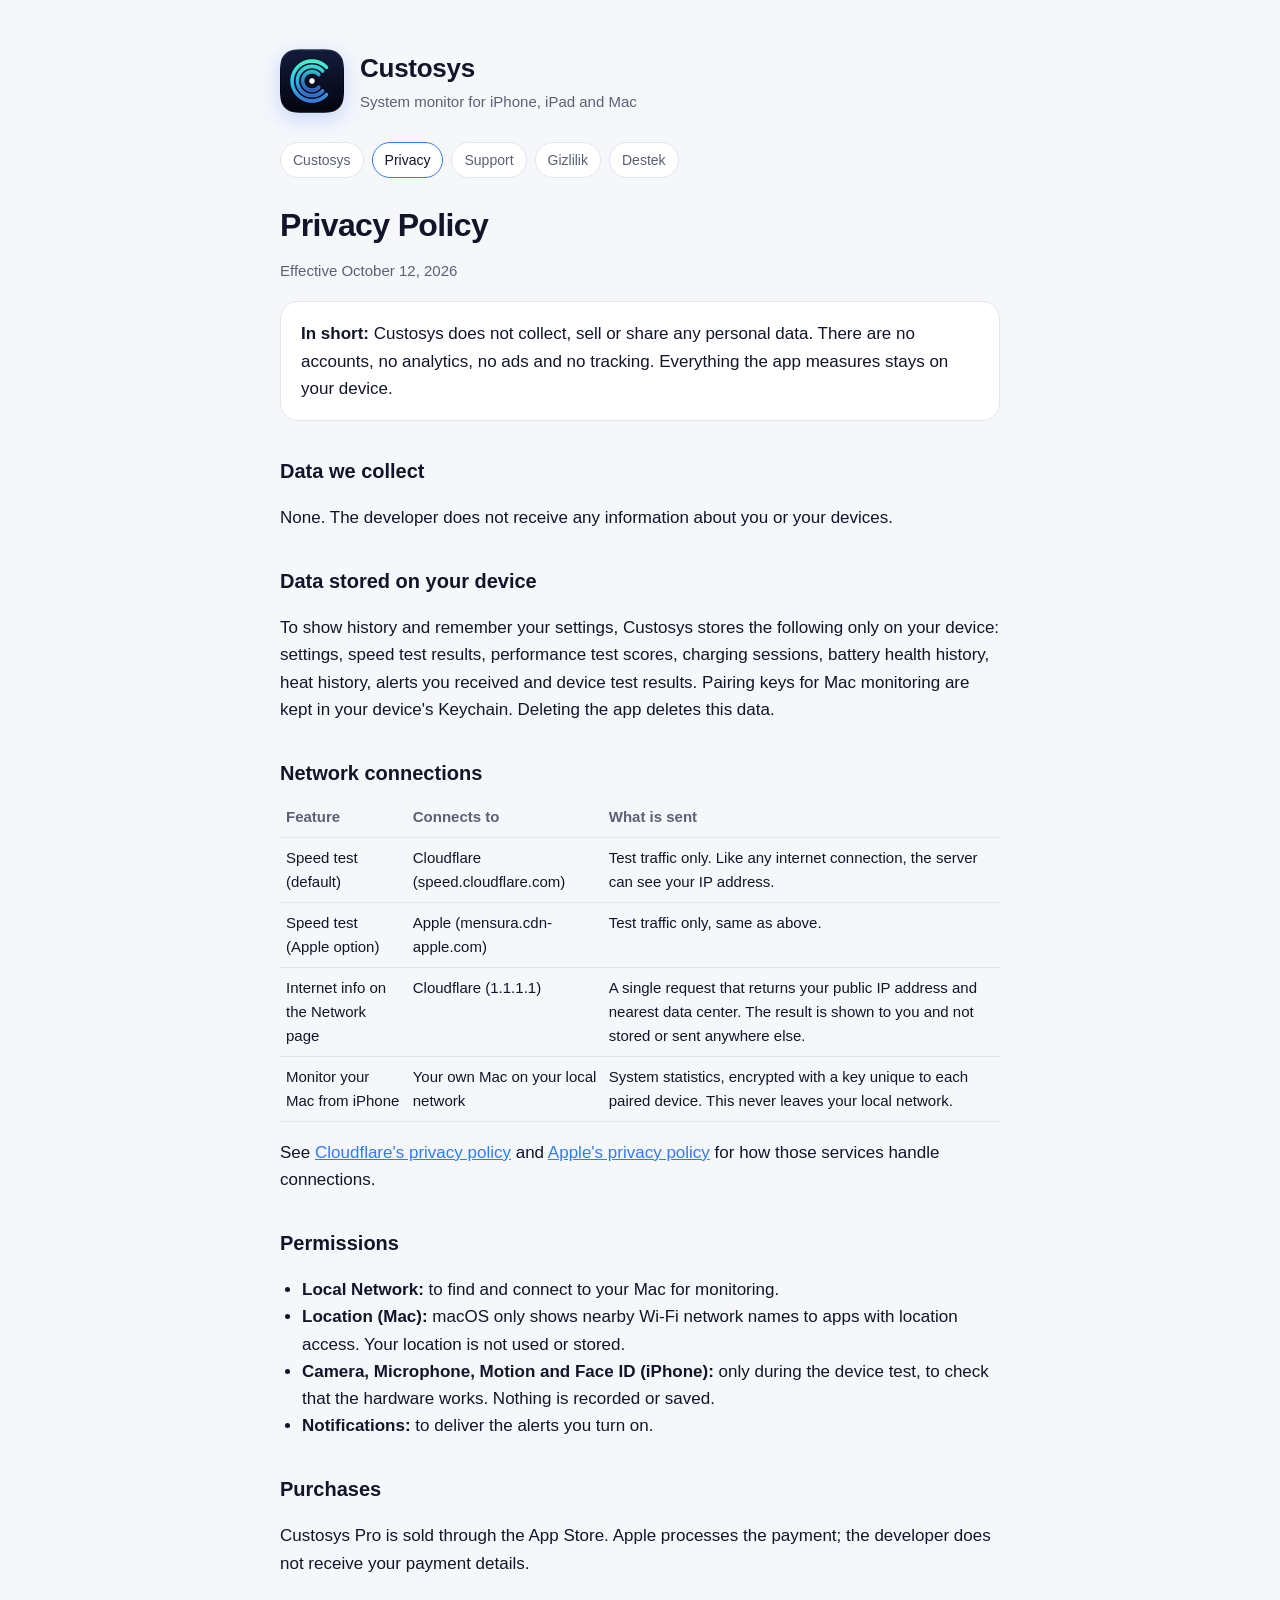
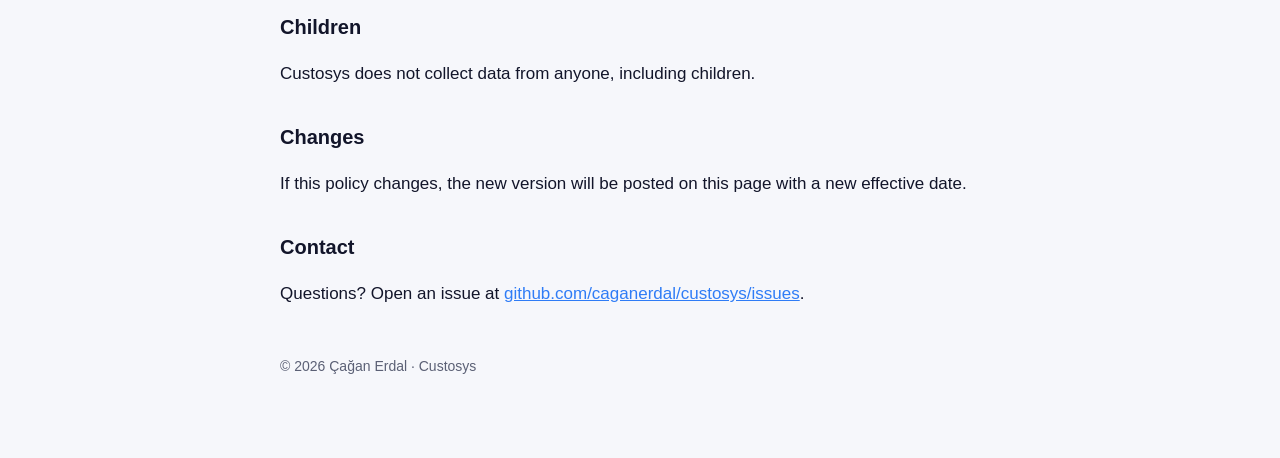
==== privacy.html @ dfb89e87 "Custosys web sitesi: tanıtım, gizlilik politikası ve destek sayfaları" ====
<!doctype html>
<html lang="en">
<head>
<meta charset="utf-8">
<meta name="viewport" content="width=device-width, initial-scale=1">
<title>Privacy Policy · Custosys</title>
<link rel="icon" href="icon.png">
<link rel="stylesheet" href="style.css">
</head>
<body>
<main>
<header><img src="icon.png" alt=""><div><div class="name">Custosys</div><div class="sub">System monitor for iPhone, iPad and Mac</div></div></header>
<nav><a href="index.html">Custosys</a><a href="privacy.html" class="on">Privacy</a><a href="support.html">Support</a><a href="gizlilik.html">Gizlilik</a><a href="destek.html">Destek</a></nav>
<h1>Privacy Policy</h1>
<p class="muted">Effective October 12, 2026</p>
<div class="card"><strong>In short:</strong> Custosys does not collect, sell or share any personal data. There are no accounts, no analytics, no ads and no tracking. Everything the app measures stays on your device.</div>
<h2>Data we collect</h2>
<p>None. The developer does not receive any information about you or your devices.</p>
<h2>Data stored on your device</h2>
<p>To show history and remember your settings, Custosys stores the following only on your device: settings, speed test results, performance test scores, charging sessions, battery health history, heat history, alerts you received and device test results. Pairing keys for Mac monitoring are kept in your device's Keychain. Deleting the app deletes this data.</p>
<h2>Network connections</h2>
<table>
<tr><th>Feature</th><th>Connects to</th><th>What is sent</th></tr>
<tr><td>Speed test (default)</td><td>Cloudflare (speed.cloudflare.com)</td><td>Test traffic only. Like any internet connection, the server can see your IP address.</td></tr>
<tr><td>Speed test (Apple option)</td><td>Apple (mensura.cdn-apple.com)</td><td>Test traffic only, same as above.</td></tr>
<tr><td>Internet info on the Network page</td><td>Cloudflare (1.1.1.1)</td><td>A single request that returns your public IP address and nearest data center. The result is shown to you and not stored or sent anywhere else.</td></tr>
<tr><td>Monitor your Mac from iPhone</td><td>Your own Mac on your local network</td><td>System statistics, encrypted with a key unique to each paired device. This never leaves your local network.</td></tr>
</table>
<p>See <a href="https://www.cloudflare.com/privacypolicy/">Cloudflare's privacy policy</a> and <a href="https://www.apple.com/legal/privacy/">Apple's privacy policy</a> for how those services handle connections.</p>
<h2>Permissions</h2>
<ul>
<li><strong>Local Network:</strong> to find and connect to your Mac for monitoring.</li>
<li><strong>Location (Mac):</strong> macOS only shows nearby Wi‑Fi network names to apps with location access. Your location is not used or stored.</li>
<li><strong>Camera, Microphone, Motion and Face ID (iPhone):</strong> only during the device test, to check that the hardware works. Nothing is recorded or saved.</li>
<li><strong>Notifications:</strong> to deliver the alerts you turn on.</li>
</ul>
<h2>Purchases</h2>
<p>Custosys Pro is sold through the App Store. Apple processes the payment; the developer does not receive your payment details.</p>
<h2>Children</h2>
<p>Custosys does not collect data from anyone, including children.</p>
<h2>Changes</h2>
<p>If this policy changes, the new version will be posted on this page with a new effective date.</p>
<h2>Contact</h2>
<p>Questions? Open an issue at <a href="https://github.com/caganerdal/custosys/issues">github.com/caganerdal/custosys/issues</a>.</p>

<footer>© 2026 Çağan Erdal · Custosys</footer>
</main>
</body>
</html>
---- style.css ----
:root {
  --bg: #f6f7fb; --card: #ffffff; --text: #12152a; --muted: #5b6075; --line: #e3e6ef; --accent: #2f7cf6; --accent2: #2bd4c8;
}
@media (prefers-color-scheme: dark) {
  :root { --bg: #070a16; --card: #10152a; --text: #eef1fb; --muted: #9aa1bd; --line: #1f2742; --accent: #5aa2ff; --accent2: #38e0c8; }
}
* { box-sizing: border-box; }
body { margin: 0; background: var(--bg); color: var(--text); font: 17px/1.6 -apple-system, BlinkMacSystemFont, "SF Pro Text", "Segoe UI", Roboto, sans-serif; }
main { max-width: 760px; margin: 0 auto; padding: 48px 20px 80px; }
header { display: flex; align-items: center; gap: 16px; margin-bottom: 28px; }
header img { width: 64px; height: 64px; border-radius: 15px; box-shadow: 0 6px 20px rgba(47,124,246,.25); }
header .name { font-size: 26px; font-weight: 700; letter-spacing: -.01em; }
header .sub { color: var(--muted); font-size: 15px; }
nav { margin: 0 0 28px; display: flex; flex-wrap: wrap; gap: 8px; }
nav a { font-size: 14px; padding: 6px 12px; border: 1px solid var(--line); border-radius: 999px; color: var(--muted); text-decoration: none; background: var(--card); }
nav a.on { color: var(--text); border-color: var(--accent); }
h1 { font-size: 32px; line-height: 1.2; margin: 0 0 6px; letter-spacing: -.02em; }
h2 { font-size: 20px; margin: 34px 0 8px; }
p, li { color: var(--text); }
.muted { color: var(--muted); font-size: 15px; }
.card { background: var(--card); border: 1px solid var(--line); border-radius: 18px; padding: 18px 20px; margin: 18px 0; }
.hero { background: linear-gradient(135deg, var(--accent), var(--accent2)); color: #fff; border: 0; }
.hero p { color: rgba(255,255,255,.92); margin: 0; }
a { color: var(--accent); }
ul { padding-left: 22px; }
table { width: 100%; border-collapse: collapse; font-size: 15px; }
td, th { text-align: left; padding: 8px 6px; border-bottom: 1px solid var(--line); vertical-align: top; }
th { color: var(--muted); font-weight: 600; }
footer { margin-top: 48px; color: var(--muted); font-size: 14px; }
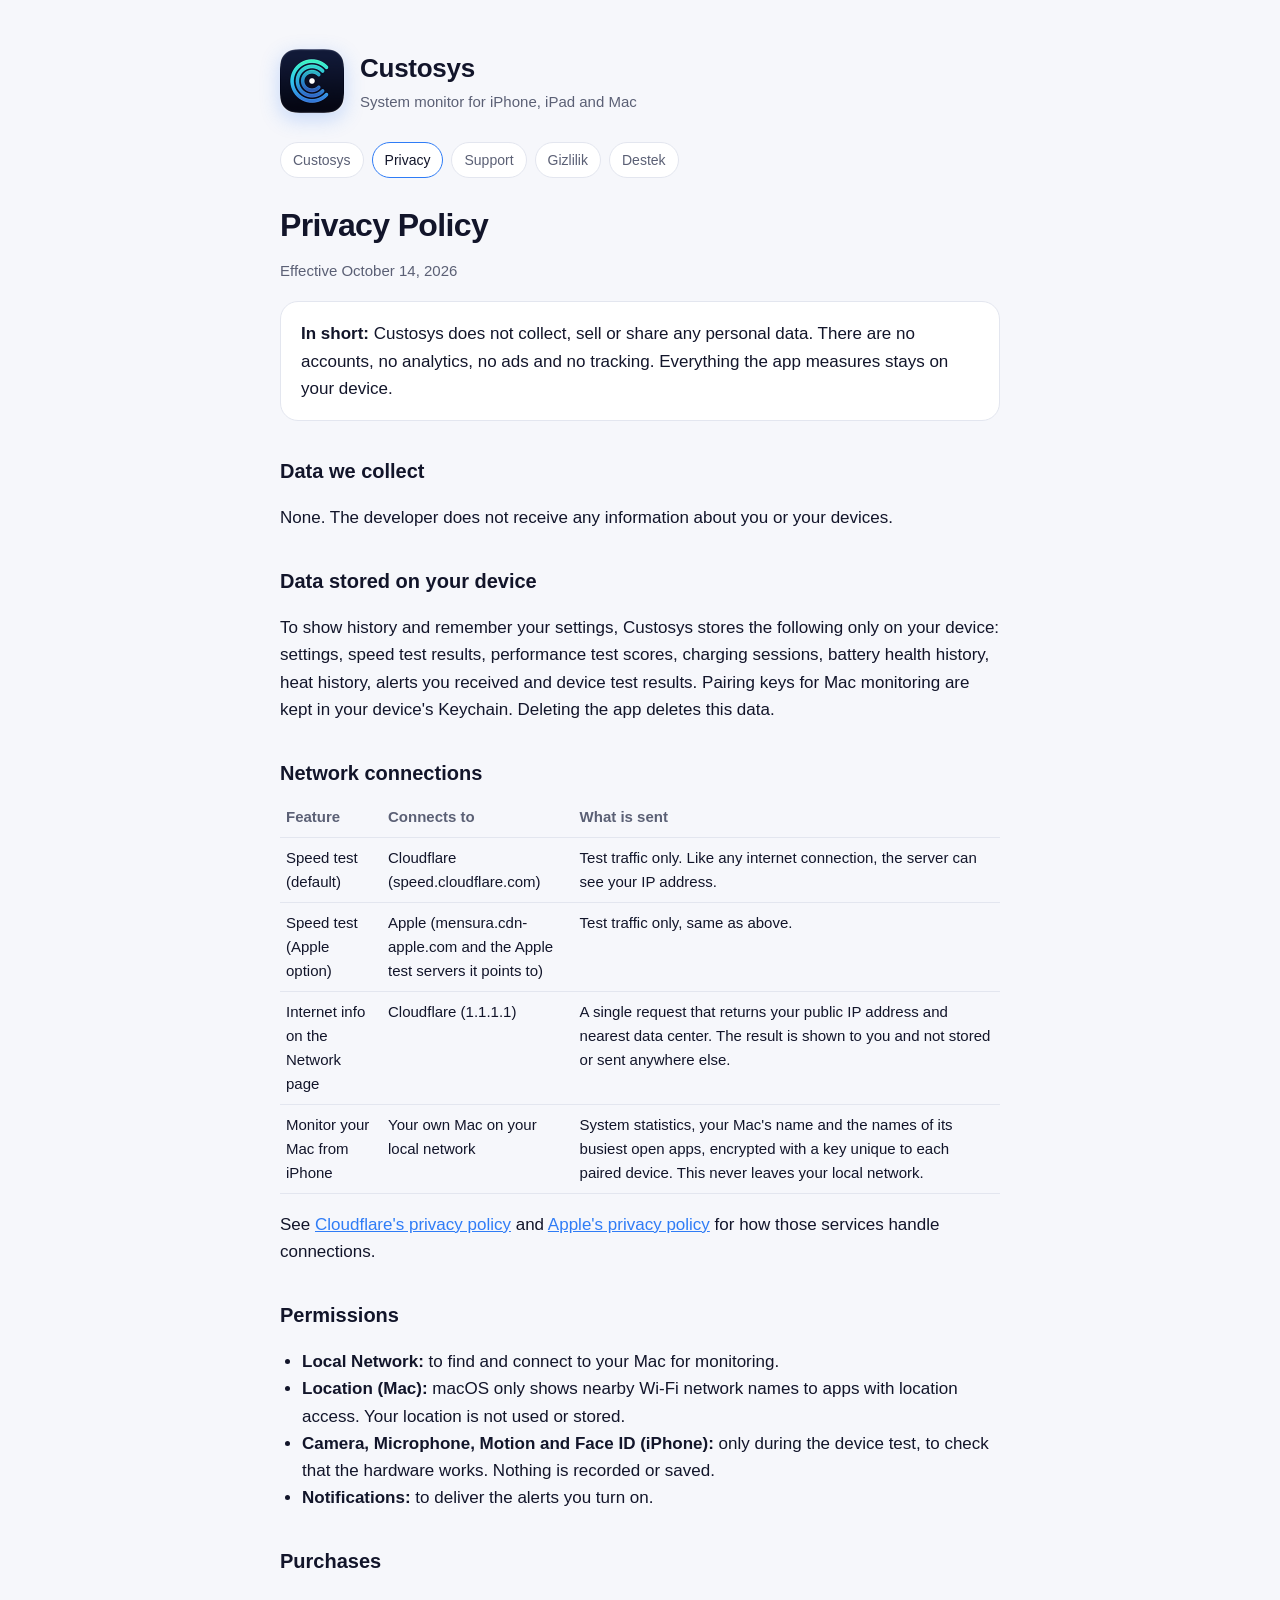
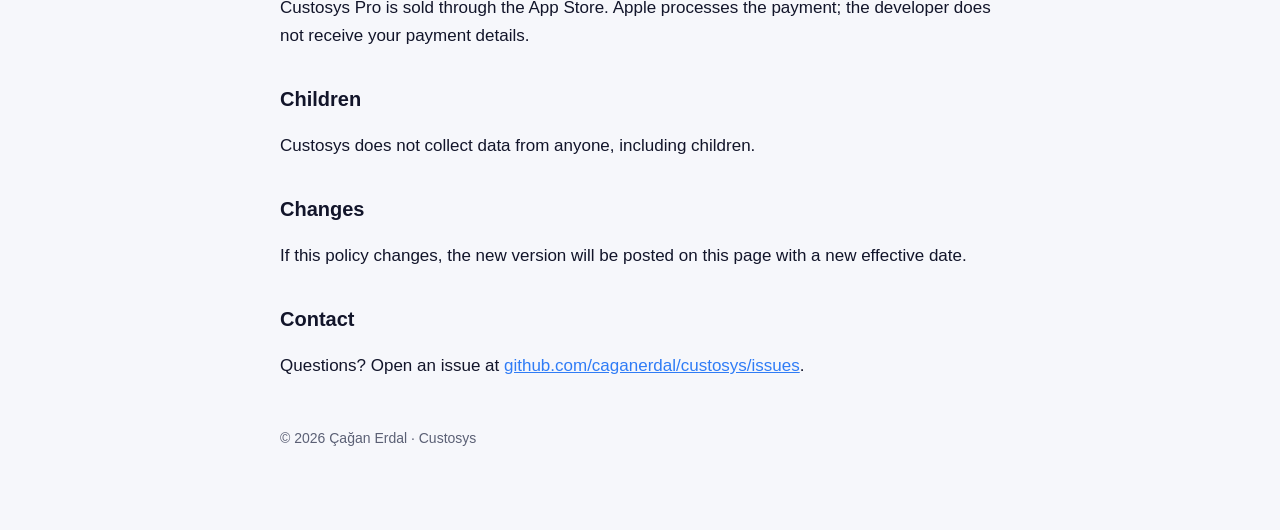
==== commit 15b81bb1: "Gizlilik politikası koda göre netleştirildi; telefonda tablo taşması giderildi Mac izlemede gönderil" ====
--- a/privacy.html
+++ b/privacy.html
@@ -12,7 +12,7 @@
 <header><img src="icon.png" alt=""><div><div class="name">Custosys</div><div class="sub">System monitor for iPhone, iPad and Mac</div></div></header>
 <nav><a href="index.html">Custosys</a><a href="privacy.html" class="on">Privacy</a><a href="support.html">Support</a><a href="gizlilik.html">Gizlilik</a><a href="destek.html">Destek</a></nav>
 <h1>Privacy Policy</h1>
-<p class="muted">Effective October 12, 2026</p>
+<p class="muted">Effective October 14, 2026</p>
 <div class="card"><strong>In short:</strong> Custosys does not collect, sell or share any personal data. There are no accounts, no analytics, no ads and no tracking. Everything the app measures stays on your device.</div>
 <h2>Data we collect</h2>
 <p>None. The developer does not receive any information about you or your devices.</p>
@@ -22,9 +22,9 @@
 <table>
 <tr><th>Feature</th><th>Connects to</th><th>What is sent</th></tr>
 <tr><td>Speed test (default)</td><td>Cloudflare (speed.cloudflare.com)</td><td>Test traffic only. Like any internet connection, the server can see your IP address.</td></tr>
-<tr><td>Speed test (Apple option)</td><td>Apple (mensura.cdn-apple.com)</td><td>Test traffic only, same as above.</td></tr>
+<tr><td>Speed test (Apple option)</td><td>Apple (mensura.cdn-apple.com and the Apple test servers it points to)</td><td>Test traffic only, same as above.</td></tr>
 <tr><td>Internet info on the Network page</td><td>Cloudflare (1.1.1.1)</td><td>A single request that returns your public IP address and nearest data center. The result is shown to you and not stored or sent anywhere else.</td></tr>
-<tr><td>Monitor your Mac from iPhone</td><td>Your own Mac on your local network</td><td>System statistics, encrypted with a key unique to each paired device. This never leaves your local network.</td></tr>
+<tr><td>Monitor your Mac from iPhone</td><td>Your own Mac on your local network</td><td>System statistics, your Mac's name and the names of its busiest open apps, encrypted with a key unique to each paired device. This never leaves your local network.</td></tr>
 </table>
 <p>See <a href="https://www.cloudflare.com/privacypolicy/">Cloudflare's privacy policy</a> and <a href="https://www.apple.com/legal/privacy/">Apple's privacy policy</a> for how those services handle connections.</p>
 <h2>Permissions</h2>
--- a/style.css
+++ b/style.css
@@ -24,6 +24,6 @@
 a { color: var(--accent); }
 ul { padding-left: 22px; }
 table { width: 100%; border-collapse: collapse; font-size: 15px; }
-td, th { text-align: left; padding: 8px 6px; border-bottom: 1px solid var(--line); vertical-align: top; }
+td, th { text-align: left; padding: 8px 6px; border-bottom: 1px solid var(--line); vertical-align: top; overflow-wrap: anywhere; }
 th { color: var(--muted); font-weight: 600; }
 footer { margin-top: 48px; color: var(--muted); font-size: 14px; }
